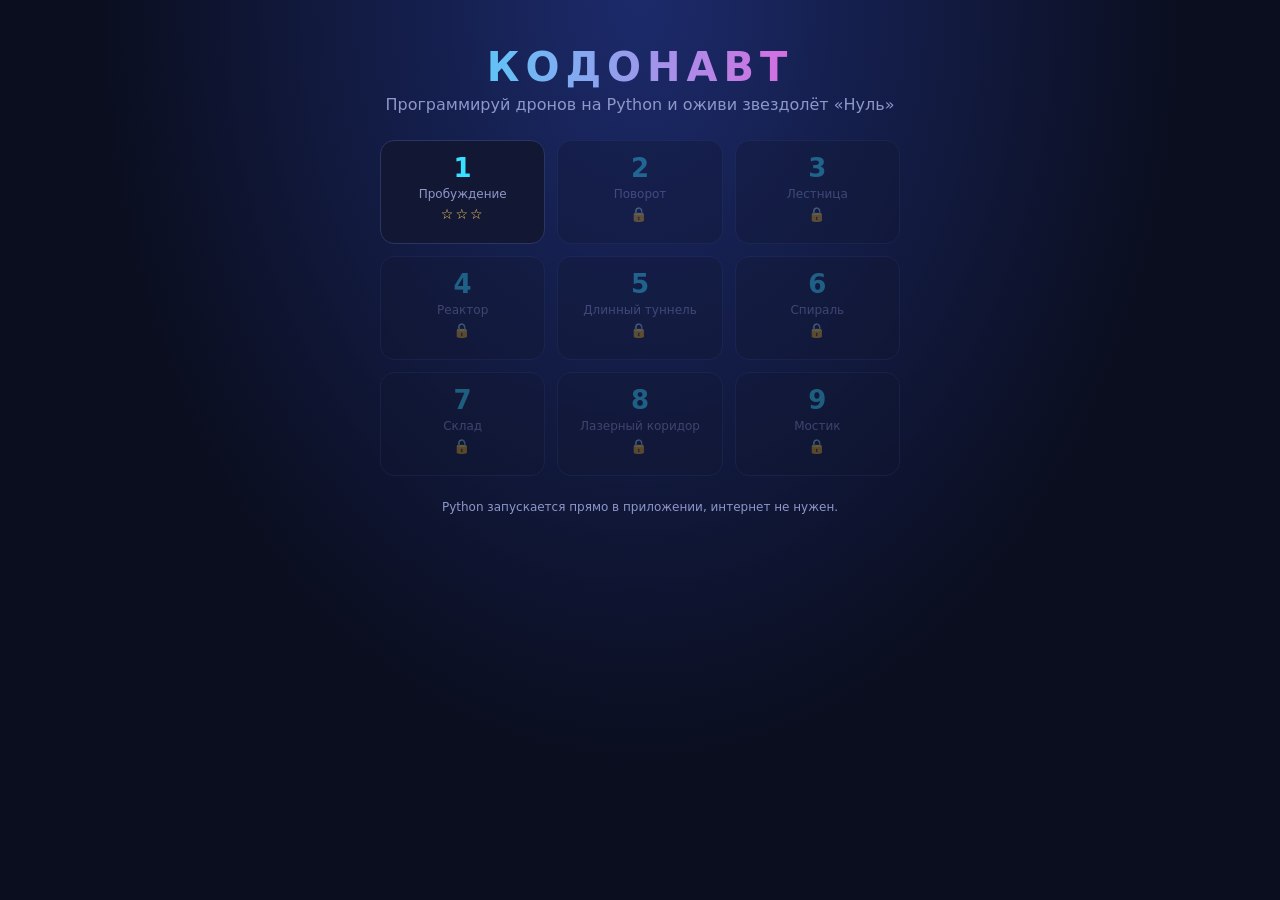
==== python-game/index.html @ 1e54a253 "Кодонавт: прототип 3D-игры для обучения Python Веб-игра (three.js + Pyodide), работает на телефоне и" ====
<!doctype html>
<html lang="ru">
<head>
<meta charset="utf-8">
<meta name="viewport" content="width=device-width, initial-scale=1, maximum-scale=1, viewport-fit=cover">
<meta name="theme-color" content="#0a0e1f">
<meta name="mobile-web-app-capable" content="yes">
<meta name="apple-mobile-web-app-capable" content="yes">
<title>Кодонавт</title>
<link rel="manifest" href="manifest.webmanifest">
<link rel="icon" href="icons/icon.svg" type="image/svg+xml">
<link rel="apple-touch-icon" href="icons/icon-192.png">
<link rel="stylesheet" href="style.css">
</head>
<body>
<div id="app">

  <section id="menu" class="screen">
    <div class="menu-inner">
      <h1>КОДОНАВТ</h1>
      <p class="tagline">Программируй дронов на Python и оживи звездолёт «Нуль»</p>
      <div id="levels"></div>
      <p class="fine">Python запускается прямо в приложении, интернет не нужен.</p>
    </div>
  </section>

  <section id="game" class="screen hidden">
    <div id="stage">
      <canvas id="c"></canvas>
      <button id="back" class="icon-btn" aria-label="К списку уровней">☰</button>
      <div id="speech"></div>
    </div>
    <div id="panel">
      <div id="task">
        <div id="task-title"></div>
        <div id="task-text"></div>
        <div id="hint" class="hidden"></div>
      </div>
      <div id="chips"></div>
      <textarea id="code" spellcheck="false" autocomplete="off" autocorrect="off" autocapitalize="off" rows="6" placeholder="Пиши код здесь…"></textarea>
      <div id="status"></div>
      <div id="buttons">
        <button id="run" class="btn primary">▶ Запуск</button>
        <button id="reset" class="btn">⟲</button>
        <button id="speed" class="btn">1×</button>
        <button id="hintbtn" class="btn">💡</button>
      </div>
    </div>
  </section>

  <div id="result" class="modal hidden">
    <div class="card">
      <div id="stars"></div>
      <h2 id="result-title"></h2>
      <p id="result-text"></p>
      <div class="row">
        <button id="r-menu" class="btn">Уровни</button>
        <button id="r-retry" class="btn">Ещё раз</button>
        <button id="r-next" class="btn primary">Дальше ▶</button>
      </div>
    </div>
  </div>

  <div id="loading" class="hidden">
    <div class="spinner"></div>
    <div id="loading-text">Загружаю Python…</div>
  </div>
</div>

<script src="vendor/pyodide/pyodide.js"></script>
<script type="module" src="js/game.js"></script>
</body>
</html>
---- python-game/style.css ----
:root {
  --bg: #0a0e1f;
  --panel: #121833;
  --panel2: #1a2247;
  --line: #2a3566;
  --text: #e8ecff;
  --dim: #8d97c9;
  --cyan: #38e1ff;
  --magenta: #ff4fd8;
  --green: #4dff9a;
  --red: #ff5470;
  --gold: #ffd166;
}
* { box-sizing: border-box; -webkit-tap-highlight-color: transparent; }
html, body {
  margin: 0; height: 100%; background: var(--bg); color: var(--text);
  font-family: system-ui, -apple-system, "Segoe UI", Roboto, sans-serif;
  overflow: hidden; overscroll-behavior: none;
}
#app { position: fixed; inset: 0; }
.hidden { display: none !important; }
.screen { position: absolute; inset: 0; }

/* ---------- меню ---------- */
#menu {
  overflow-y: auto;
  background: radial-gradient(ellipse at 50% 0%, #1c2a6b 0%, var(--bg) 60%);
  padding: max(20px, env(safe-area-inset-top)) 16px 24px;
}
.menu-inner { max-width: 520px; margin: 0 auto; text-align: center; }
h1 {
  margin: 24px 0 4px; font-size: 40px; letter-spacing: 6px;
  background: linear-gradient(90deg, var(--cyan), var(--magenta));
  -webkit-background-clip: text; background-clip: text; color: transparent;
}
.tagline { color: var(--dim); margin: 0 0 24px; line-height: 1.4; }
#levels { display: grid; grid-template-columns: repeat(3, 1fr); gap: 12px; }
.lvl {
  background: var(--panel); border: 1px solid var(--line); border-radius: 14px;
  padding: 12px 6px 10px; color: var(--text); font: inherit; cursor: pointer;
  display: flex; flex-direction: column; align-items: center; gap: 4px; min-height: 104px;
}
.lvl .n { font-size: 26px; font-weight: 700; color: var(--cyan); }
.lvl .t { font-size: 12px; color: var(--dim); line-height: 1.2; }
.lvl .s { font-size: 14px; letter-spacing: 2px; color: var(--gold); min-height: 18px; }
.lvl.locked { opacity: .35; pointer-events: none; }
.lvl:active { transform: scale(.97); }
.fine { color: var(--dim); font-size: 12px; margin-top: 24px; }

/* ---------- игра: портрет ---------- */
#game { display: flex; flex-direction: column; }
#stage { position: relative; flex: 0 0 42%; min-height: 200px; background: #070a18; }
#c { width: 100%; height: 100%; display: block; touch-action: none; }
#panel {
  flex: 1 1 auto; min-height: 0; display: flex; flex-direction: column; gap: 8px;
  padding: 10px 12px max(10px, env(safe-area-inset-bottom));
  background: var(--panel); border-top: 1px solid var(--line);
}
.icon-btn {
  position: absolute; top: max(8px, env(safe-area-inset-top)); left: 8px;
  width: 40px; height: 40px; border-radius: 12px; border: 1px solid var(--line);
  background: rgba(18, 24, 51, .8); color: var(--text); font-size: 18px;
}
#speech {
  position: absolute; left: 56px; right: 8px; top: max(8px, env(safe-area-inset-top));
  background: rgba(18, 24, 51, .88); border: 1px solid var(--line); border-radius: 12px;
  padding: 8px 10px; font-size: 13px; line-height: 1.35; max-height: 46%; overflow-y: auto;
}
#speech b { color: var(--magenta); }
#speech:empty { display: none; }
#task-title { font-weight: 700; color: var(--cyan); margin-bottom: 2px; }
#task-text { font-size: 14px; line-height: 1.35; }
#hint {
  margin-top: 6px; padding: 6px 8px; border-left: 3px solid var(--gold);
  background: var(--panel2); border-radius: 6px; font-size: 13px; white-space: pre-wrap;
  font-family: ui-monospace, Menlo, Consolas, monospace;
}
#chips { display: flex; gap: 6px; overflow-x: auto; padding-bottom: 2px; flex: 0 0 auto; }
.chip {
  flex: 0 0 auto; padding: 8px 10px; border-radius: 10px; border: 1px solid var(--line);
  background: var(--panel2); color: var(--text); font: 14px ui-monospace, Menlo, Consolas, monospace;
  white-space: nowrap;
}
.chip:active { background: var(--line); }
.chip.ctl { color: var(--gold); min-width: 40px; }
#code {
  flex: 1 1 auto; min-height: 90px; resize: none; width: 100%;
  background: #0b1030; color: var(--text); border: 1px solid var(--line); border-radius: 10px;
  padding: 10px; font: 16px/1.45 ui-monospace, Menlo, Consolas, monospace; tab-size: 4; white-space: pre;
  overflow: auto;
}
#code:focus { outline: 2px solid var(--cyan); }
#status { min-height: 20px; font-size: 13px; color: var(--dim); }
#status.err { color: var(--red); }
#status.ok { color: var(--green); }
#buttons { display: flex; gap: 8px; }
.btn {
  padding: 12px 14px; border-radius: 12px; border: 1px solid var(--line);
  background: var(--panel2); color: var(--text); font: 600 16px system-ui, sans-serif;
}
.btn:active { transform: scale(.97); }
.btn:disabled { opacity: .5; }
.btn.primary { background: linear-gradient(90deg, #1f9bd6, #7a4dff); border: none; flex: 1; }

/* ---------- игра: ландшафт ---------- */
@media (orientation: landscape) and (max-height: 560px) {
  #game { flex-direction: row; }
  #stage { flex: 1 1 55%; min-height: 0; }
  #panel { flex: 0 0 45%; border-top: none; border-left: 1px solid var(--line); overflow-y: auto; }
  #code { min-height: 70px; }
}
@media (min-width: 900px) and (orientation: landscape) {
  #game { flex-direction: row; }
  #stage { flex: 1 1 60%; }
  #panel { flex: 0 0 40%; border-top: none; border-left: 1px solid var(--line); padding: 16px; }
}

/* ---------- окно результата ---------- */
.modal {
  position: absolute; inset: 0; background: rgba(5, 8, 20, .75);
  display: flex; align-items: center; justify-content: center; padding: 20px; z-index: 5;
}
.card {
  background: var(--panel); border: 1px solid var(--line); border-radius: 18px;
  padding: 20px; width: min(420px, 100%); text-align: center;
}
#stars { font-size: 40px; letter-spacing: 6px; color: var(--gold); }
#stars .off { color: #3a4375; }
.card h2 { margin: 6px 0; }
.card p { color: var(--dim); line-height: 1.4; }
.row { display: flex; gap: 8px; margin-top: 12px; }
.row .btn { flex: 1; padding: 12px 6px; }

/* ---------- загрузка ---------- */
#loading {
  position: absolute; inset: 0; background: var(--bg); z-index: 10;
  display: flex; flex-direction: column; align-items: center; justify-content: center; gap: 16px;
  color: var(--dim);
}
.spinner {
  width: 44px; height: 44px; border-radius: 50%;
  border: 4px solid var(--line); border-top-color: var(--cyan); animation: spin 1s linear infinite;
}
@keyframes spin { to { transform: rotate(360deg); } }
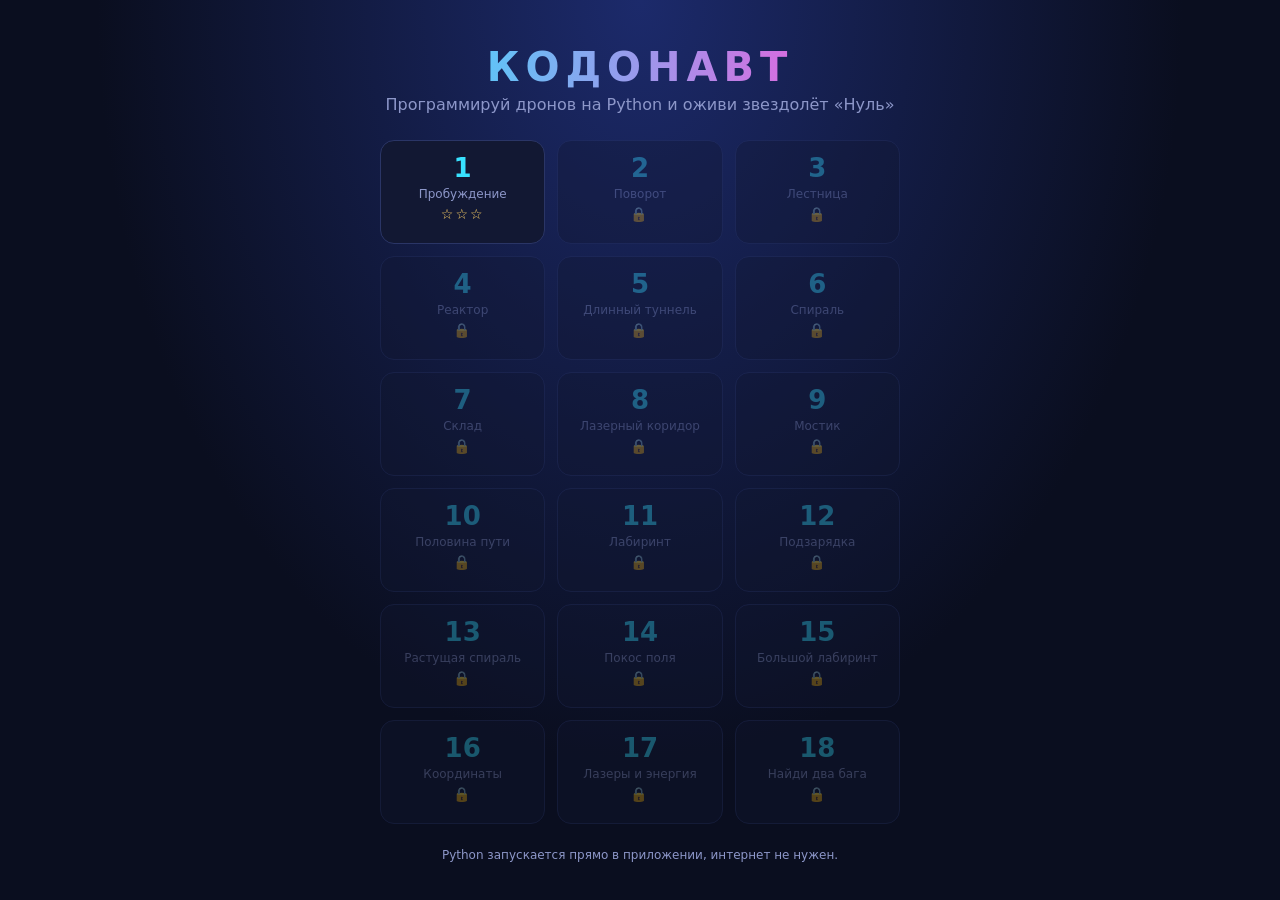
==== commit 8962a176: "Кодонавт 0.4: акт 2 — 9 новых уровней (лабиринты, энергия, координаты, баги) Новые уровни 10-18: пер" ====
--- a/python-game/index.html
+++ b/python-game/index.html
@@ -11,8 +11,21 @@
 <link rel="icon" href="icons/icon.svg" type="image/svg+xml">
 <link rel="apple-touch-icon" href="icons/icon-192.png">
 <link rel="stylesheet" href="style.css">
+<script>
+  // Если что-то сломалось при запуске — показываем ошибку на экране (чтобы можно было сфотографировать).
+  window.showFatal = function (msg) {
+    var d = document.getElementById('fatal');
+    if (!d) return;
+    d.hidden = false;
+    d.textContent += msg + '\n';
+  };
+  window.addEventListener('error', function (e) { window.showFatal((e.message || 'Ошибка') + (e.filename ? ' @ ' + e.filename.split('/').slice(-2).join('/') + ':' + e.lineno : '')); });
+  window.addEventListener('unhandledrejection', function (e) { window.showFatal('Ошибка: ' + (e.reason && e.reason.message || e.reason)); });
+  setTimeout(function () { if (!window.__booted) window.showFatal('Игра не запустилась за 8 секунд (js/game.js не загрузился).'); }, 8000);
+</script>
 </head>
 <body>
+<pre id="fatal" hidden></pre>
 <div id="app">
 
   <section id="menu" class="screen">
@@ -28,6 +41,8 @@
     <div id="stage">
       <canvas id="c"></canvas>
       <button id="back" class="icon-btn" aria-label="К списку уровней">☰</button>
+      <button id="storybtn" class="icon-btn story" aria-label="Что говорит ИСКРА">💬</button>
+      <div id="energy" class="hidden"></div>
       <div id="speech"></div>
     </div>
     <div id="panel">
@@ -67,7 +82,7 @@
   </div>
 </div>
 
-<script src="vendor/pyodide/pyodide.js"></script>
-<script type="module" src="js/game.js"></script>
+<script src="vendor/pyodide/pyodide.js" onerror="showFatal('Не загрузился vendor/pyodide/pyodide.js')"></script>
+<script type="module" src="js/game.js" onerror="showFatal('Не загрузился js/game.js')"></script>
 </body>
 </html>
--- a/python-game/style.css
+++ b/python-game/style.css
@@ -142,3 +142,36 @@
   border: 4px solid var(--line); border-top-color: var(--cyan); animation: spin 1s linear infinite;
 }
 @keyframes spin { to { transform: rotate(360deg); } }
+
+/* ---------- сообщение о фатальной ошибке ---------- */
+#fatal {
+  position: fixed; left: 8px; right: 8px; bottom: 8px; z-index: 100; margin: 0;
+  max-height: 40%; overflow: auto; padding: 10px; border-radius: 10px;
+  background: #5a0f1c; color: #ffd6dc; font: 12px/1.4 ui-monospace, Menlo, Consolas, monospace;
+  white-space: pre-wrap; user-select: text;
+}
+#fatal[hidden] { display: none; }
+
+/* в узком ландшафте панель прокручивается, а не сжимает строки друг на друга */
+#task, #chips, #status, #buttons { flex-shrink: 0; }
+#hint .chip { margin-top: 6px; font-family: system-ui, sans-serif; }
+
+/* ---------- энергия дрона ---------- */
+#energy {
+  position: absolute; right: 8px; bottom: 8px; padding: 6px 12px; border-radius: 12px;
+  background: rgba(18, 24, 51, .88); border: 1px solid var(--gold); color: var(--gold);
+  font: 700 18px ui-monospace, Menlo, Consolas, monospace;
+}
+#energy.low { color: var(--red); border-color: var(--red); }
+
+/* панель прокручивается, а кнопки запуска всегда видны внизу */
+#panel { overflow-y: auto; }
+#buttons {
+  position: sticky; bottom: 0; z-index: 2; background: var(--panel);
+  padding: 6px 0 max(2px, env(safe-area-inset-bottom)); margin-top: auto;
+}
+#hint { max-height: 28vh; overflow-y: auto; }
+#code { flex: 1 0 auto; min-height: 110px; }
+
+.icon-btn.story { top: calc(max(8px, env(safe-area-inset-top)) + 48px); }
+#speech { transition: opacity .3s; }
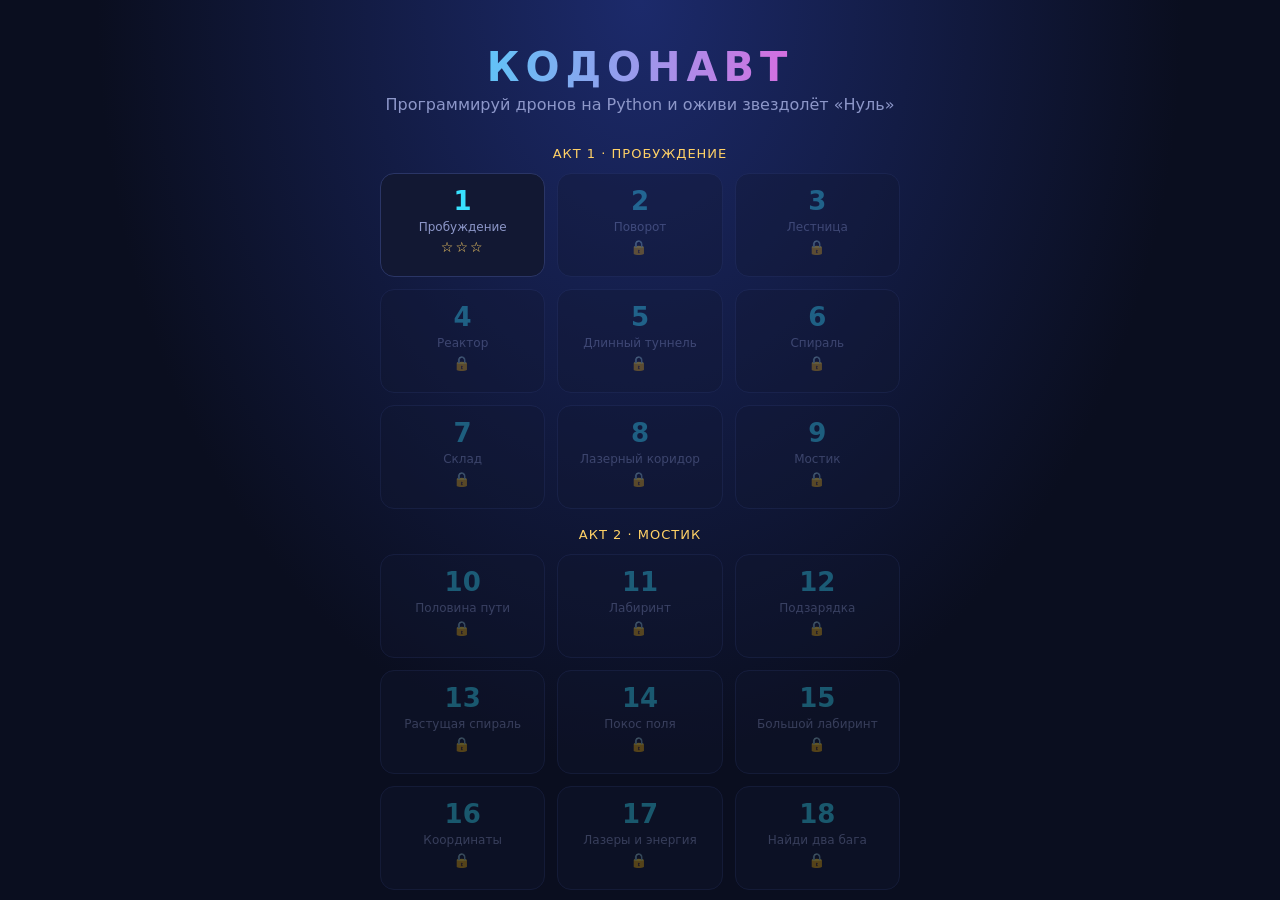
==== commit a486de6e: "Кодонавт 0.5: кнопка «Разбор» (пошаговые примеры) на уровнях 19, 21, 24, 29 Совет про разбор появляе" ====
--- a/python-game/index.html
+++ b/python-game/index.html
@@ -58,6 +58,7 @@
         <button id="run" class="btn primary">▶ Запуск</button>
         <button id="reset" class="btn">⟲</button>
         <button id="speed" class="btn">1×</button>
+        <button id="guidebtn" class="btn hidden" aria-label="Разбор">📖</button>
         <button id="hintbtn" class="btn">💡</button>
       </div>
     </div>
--- a/python-game/style.css
+++ b/python-game/style.css
@@ -43,6 +43,7 @@
 .lvl .n { font-size: 26px; font-weight: 700; color: var(--cyan); }
 .lvl .t { font-size: 12px; color: var(--dim); line-height: 1.2; }
 .lvl .s { font-size: 14px; letter-spacing: 2px; color: var(--gold); min-height: 18px; }
+.act { grid-column: 1 / -1; margin-top: 6px; font-size: 13px; letter-spacing: 1px; color: var(--gold); text-transform: uppercase; }
 .lvl.locked { opacity: .35; pointer-events: none; }
 .lvl:active { transform: scale(.97); }
 .fine { color: var(--dim); font-size: 12px; margin-top: 24px; }
@@ -175,3 +176,12 @@
 
 .icon-btn.story { top: calc(max(8px, env(safe-area-inset-top)) + 48px); }
 #speech { transition: opacity .3s; }
+
+/* Разбор по шагам */
+.gtitle { color: var(--gold); font: 700 12px system-ui, sans-serif; letter-spacing: 1px; text-transform: uppercase; }
+.gtext { font: 14px/1.4 system-ui, sans-serif; white-space: normal; margin: 4px 0 6px; }
+.gcode { margin: 0 0 6px; padding: 6px 8px; background: var(--bg, #0a0e1f); border-radius: 6px; font: 13px ui-monospace, Menlo, Consolas, monospace; white-space: pre; overflow-x: auto; }
+.grow { display: flex; gap: 6px; flex-wrap: wrap; }
+.grow .chip { font-family: system-ui, sans-serif; }
+#guidebtn.pulse { animation: pulse 1.2s ease-in-out infinite; box-shadow: 0 0 0 2px var(--gold); }
+@keyframes pulse { 50% { transform: scale(1.08); } }
